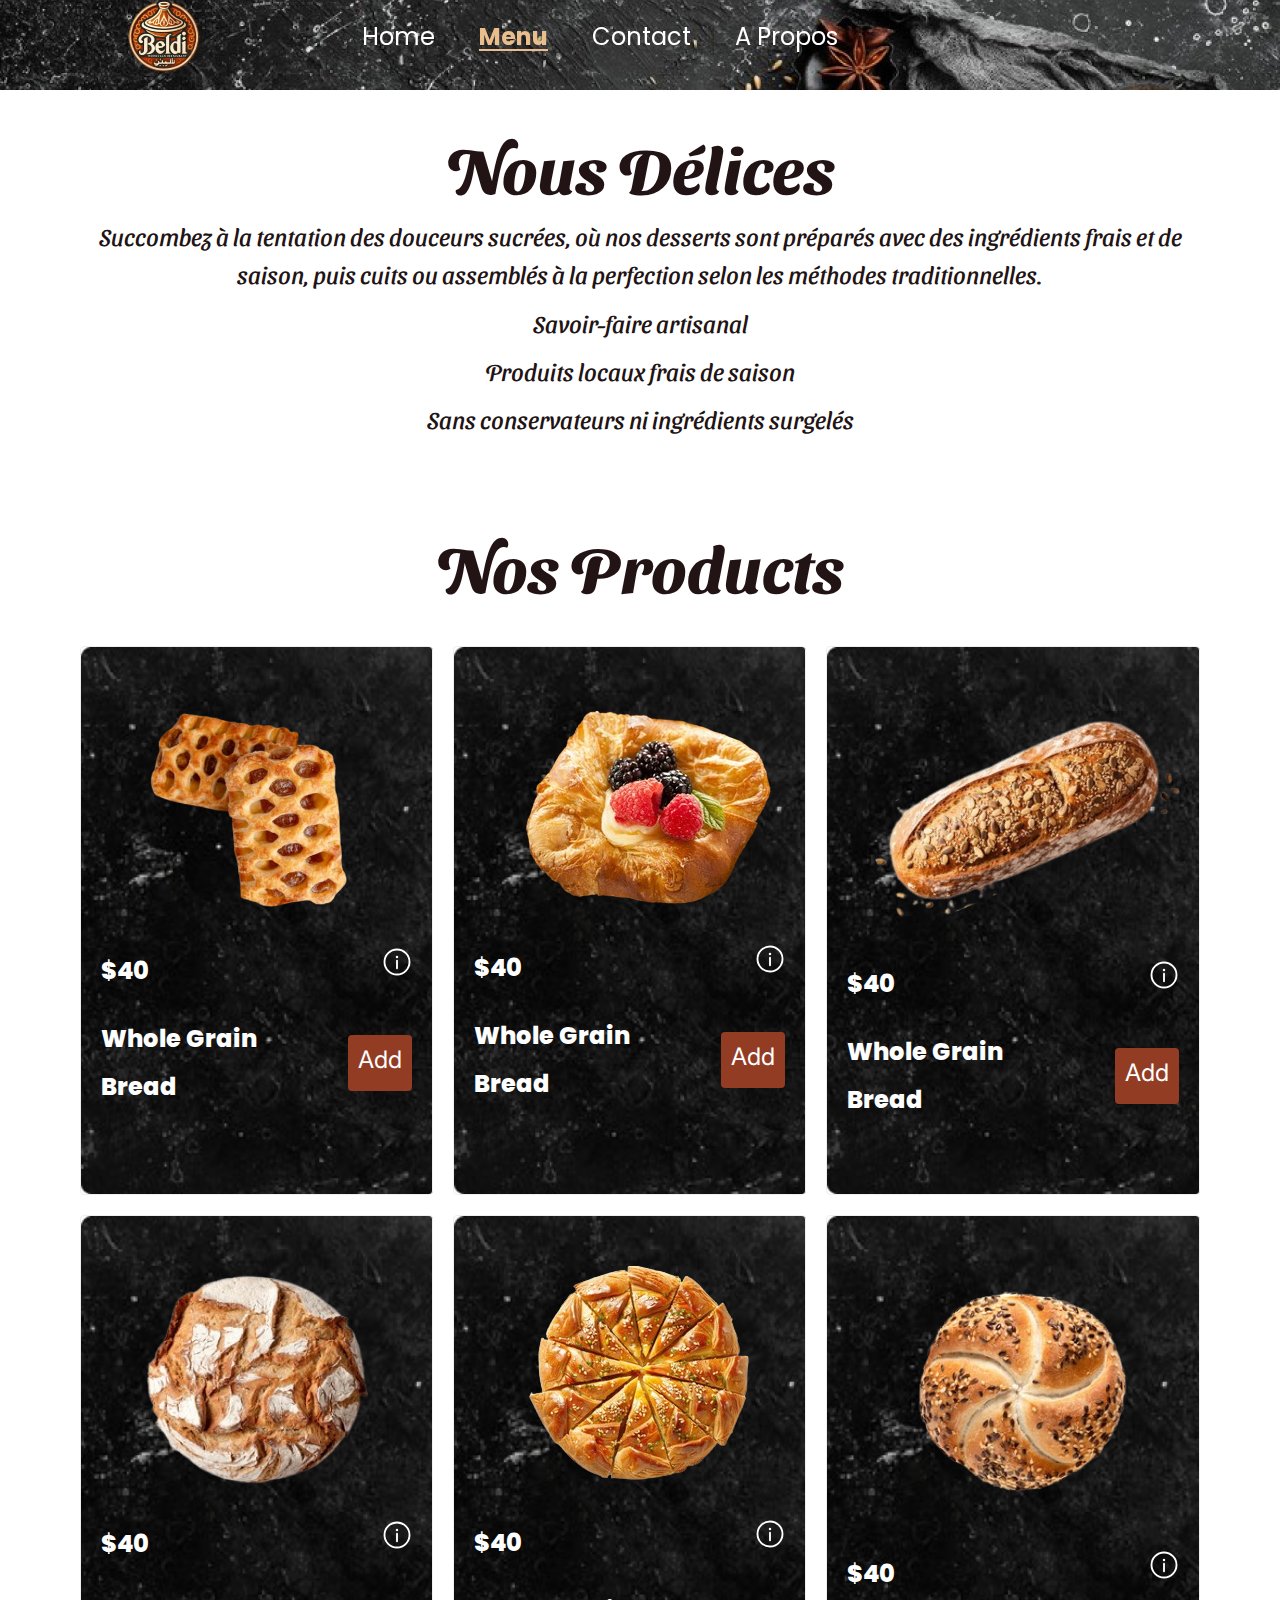
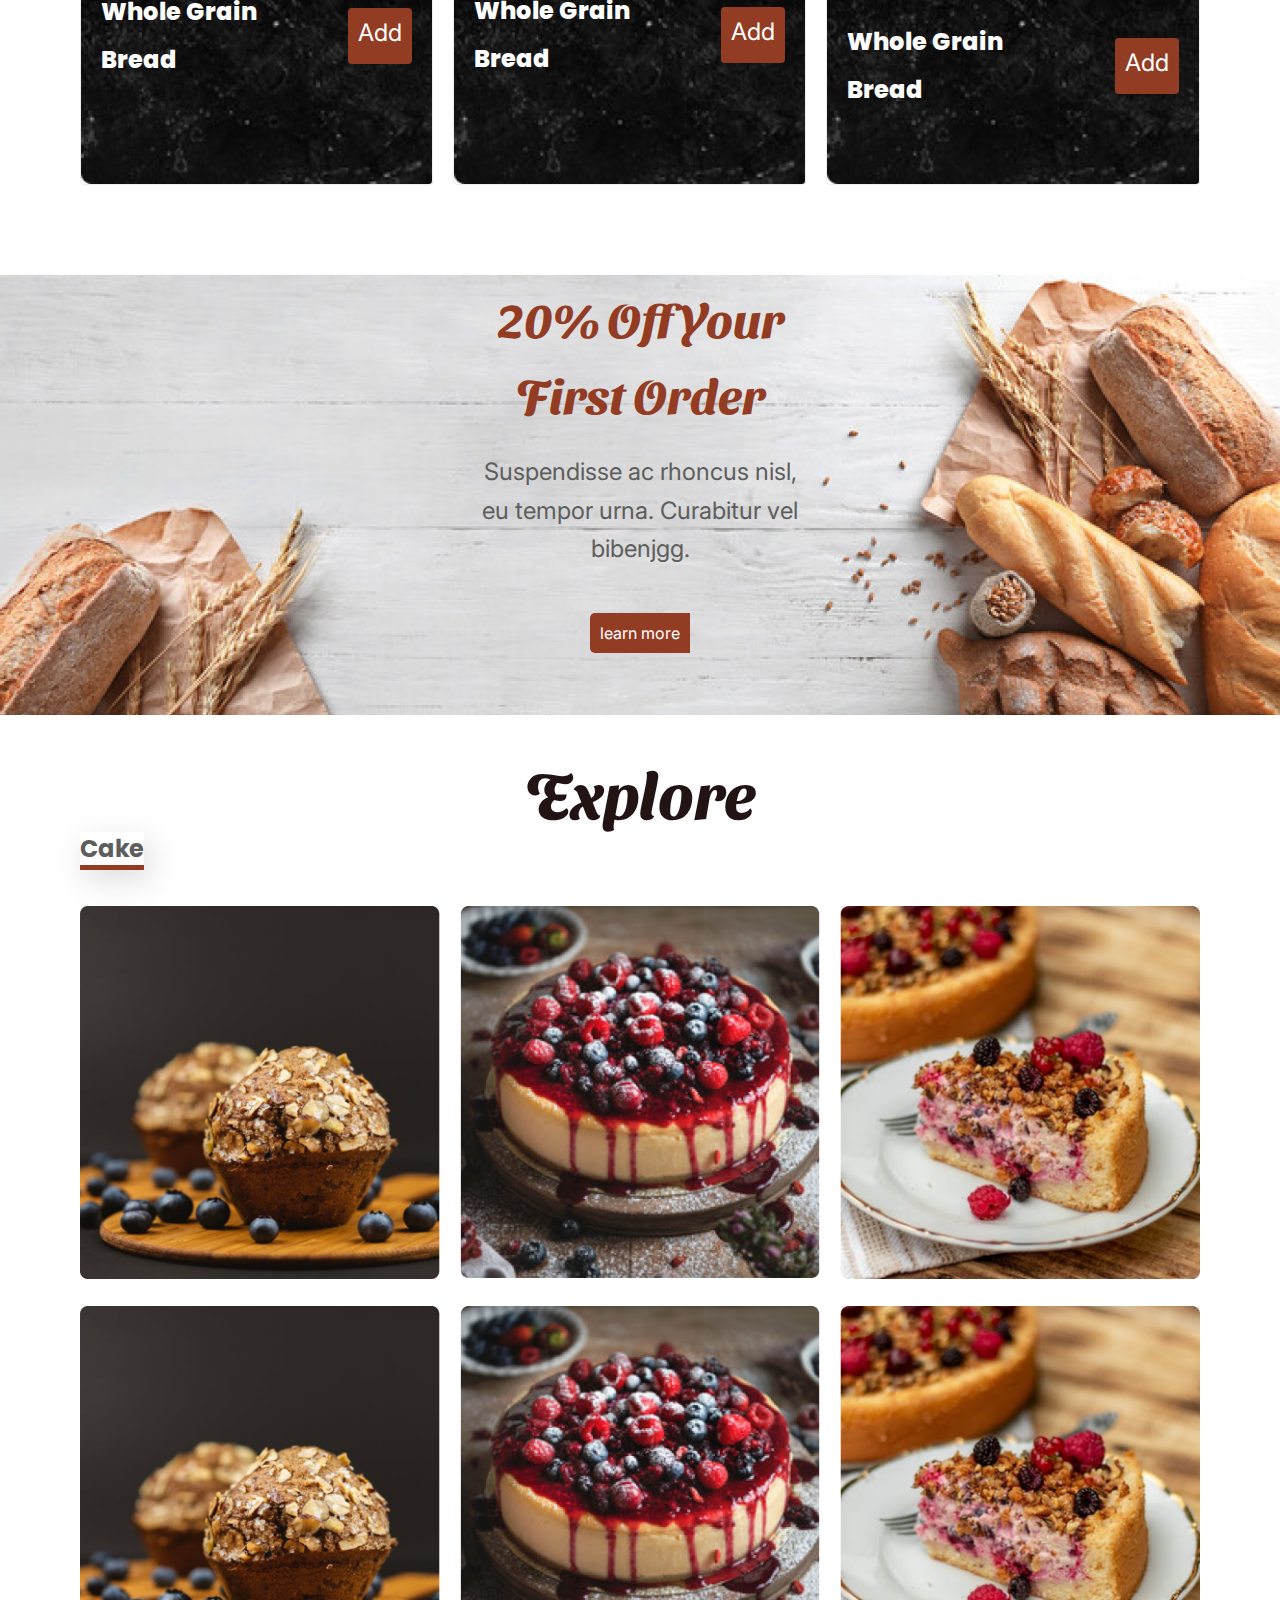
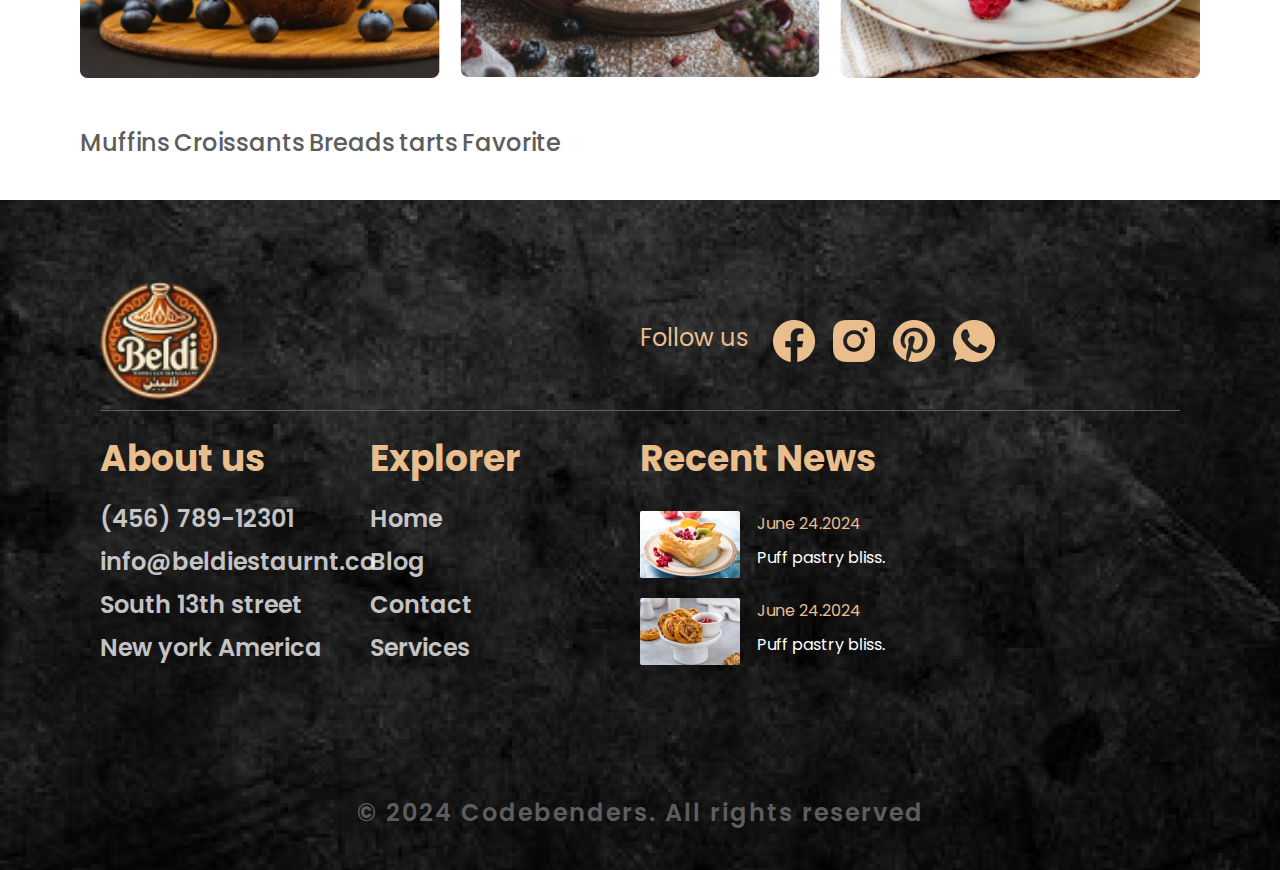
==== menu.html @ 9de836ab "vf" ====
<!DOCTYPE html>
<html>
  <head>
    <meta charset="utf-8" />
    <!-- SEO Ajout Meta description qui permet aux moteurs de recherche de comprendre de quoi parle al page , et egalement il peut inciter l user a acceder au site car la descripttion s affiche sous le titre -->
    <meta
      name="description"
      content="Voyages pas chers, offres irrésistibles !"
    />

    <meta name="viewport" content="width=device-width, initial-scale=1" />
    <title>beldi</title>
    <link rel="stylesheet" type="text/css" href="css/style.css" />

    <link
      rel="stylesheet"
      href="https://unpkg.com/boxicons@latest/css/boxicons.min.css"
    />

    <link rel="preconnect" href="https://fonts.googleapis.com" />
    <link rel="preconnect" href="https://fonts.gstatic.com" crossorigin />
    <link
      href="https://fonts.googleapis.com/css2?family=Paytone+One&family=Poppins:wght@100;200;300;400;500;600;700;800;900&display=swap"
      rel="stylesheet"
    />
    <link
      href="https://fonts.googleapis.com/css2?family=Sansita+Swashed:wght@400;500;600;700&display=swap"
      rel="stylesheet"
    />
    <link
      href="https://fonts.googleapis.com/css2?family=Inter:wght@100;200;300;400;500;600;700;800;900&display=swap"
      rel="stylesheet"
    />
  </head>
  <body>
    <!--header--->
    <header>
      <img  class="logo" src="img/logo.png" alt="Logo" />
      <ul class="navbar">
        <li><a href="index.html" title="Return to the homepage">Home</a></li>
        <li class="active"><a href="menu.html" title="menu">Menu</a></li>
        <li><a href="contact.html" title="about us ">Contact</a></li>
        <li><a href="propos.html" title="contact us">A Propos</a></li>
      </ul>
    </header>
    <!---  <img alt="description"  class="background-menu-small" src="img/background-menu.png" alt="">

-->
    <section class="home2" id="home">
      <div class="home-text"></div>
    </section>

    <section>
      <h2>Nous Délices</h2>
      <div class="text-basic-center">
        <p class="text-basic-center">
          Succombez à la tentation des douceurs sucrées, où nos desserts sont
          préparés avec des ingrédients frais et de saison, puis cuits ou
          assemblés à la perfection selon les méthodes traditionnelles.
        </p>
        <p class="text-basic-center">Savoir-faire artisanal</p>
        <p class="text-basic-center">Produits locaux frais de saison</p>
        <p class="text-basic-center">
          Sans conservateurs ni ingrédients surgelés
        </p>
      </div>
    </section>

    <section>
      <h2>Nos Products</h2>
      <div class="photo-grid">
        <div class="container-box">
          <img alt="description" src="img/p1.png" />
          <div class="flex-container-row">
            <div class="flex-item"><p>$40</p></div>
            <div class="flex-item">
              <svg
                viewBox="0 0 24 24"
                width="30"
                height="30"
                fill="none"
                xmlns="http://www.w3.org/2000/svg"
              >
                <g class="SVGRepo_iconCarrier">
                  <circle
                    cx="12"
                    cy="12"
                    r="10"
                    stroke="#ffffff"
                    stroke-width="1.5"
                  ></circle>
                  <path
                    d="M12 17V11"
                    stroke="#ffffff"
                    stroke-width="1.5"
                    stroke-linecap="round"
                  ></path>
                  <circle
                    cx="1"
                    cy="1"
                    r="1"
                    transform="matrix(1 0 0 -1 11 9)"
                    fill="#ffffff"
                  ></circle>
                </g>
              </svg>
            </div>
          </div>
          <div class="flex-container-row">
            <div class="flex-item">
             <p> Whole Grain<br/>
              Bread</p>
            </div>
            <div class="flex-item"><a href="#" class="home-btn">Add</a></div>
          </div>
        </div>

        <div class="container-box">
          <div class="container-img">
            <img alt="description" src="img/p2.png" />
          </div>
          <div class="flex-container-row">
            <div class="flex-item"><p>$40</p></div>
            <div class="flex-item">
              <svg
                viewBox="0 0 24 24"
                width="30"
                height="30"
                fill="none"
                xmlns="http://www.w3.org/2000/svg"
              >
                <g class="SVGRepo_iconCarrier">
                  <circle
                    cx="12"
                    cy="12"
                    r="10"
                    stroke="#ffffff"
                    stroke-width="1.5"
                  ></circle>
                  <path
                    d="M12 17V11"
                    stroke="#ffffff"
                    stroke-width="1.5"
                    stroke-linecap="round"
                  ></path>
                  <circle
                    cx="1"
                    cy="1"
                    r="1"
                    transform="matrix(1 0 0 -1 11 9)"
                    fill="#ffffff"
                  ></circle>
                </g>
              </svg>
            </div>
          </div>
          <div class="flex-container-row">
            <div class="flex-item">
             <p>  Whole Grain<br />
              Bread </p>
            </div>
            <div class="flex-item"><a href="#" class="home-btn">Add</a></div>
          </div>
        </div>
        <div class="container-box">
          <div class="container-img">
            <img alt="description" src="img/p3.png" />
          </div>
          <div class="flex-container-row">
            <div class="flex-item"><p>$40</p></div>
            <div class="flex-item">
              <svg
                viewBox="0 0 24 24"
                width="30"
                height="30"
                fill="none"
                xmlns="http://www.w3.org/2000/svg"
              >
                <g class="SVGRepo_iconCarrier">
                  <circle
                    cx="12"
                    cy="12"
                    r="10"
                    stroke="#ffffff"
                    stroke-width="1.5"
                  ></circle>
                  <path
                    d="M12 17V11"
                    stroke="#ffffff"
                    stroke-width="1.5"
                    stroke-linecap="round"
                  ></path>
                  <circle
                    cx="1"
                    cy="1"
                    r="1"
                    transform="matrix(1 0 0 -1 11 9)"
                    fill="#ffffff"
                  ></circle>
                </g>
              </svg>
            </div>
          </div>
          <div class="flex-container-row">
            <div class="flex-item">
             <p>  Whole Grain<br />
              Bread </p>
            </div>
            <div class="flex-item"><a href="#" class="home-btn">Add</a></div>
          </div>
        </div>
        <div class="container-box">
          <img alt="description" src="img/p4.png" />

          <div class="flex-container-row">
            <div class="flex-item"><p>$40</p></div>
            <div class="flex-item">
              <svg
                viewBox="0 0 24 24"
                width="30"
                height="30"
                fill="none"
                xmlns="http://www.w3.org/2000/svg"
              >
                <g class="SVGRepo_iconCarrier">
                  <circle
                    cx="12"
                    cy="12"
                    r="10"
                    stroke="#ffffff"
                    stroke-width="1.5"
                  ></circle>
                  <path
                    d="M12 17V11"
                    stroke="#ffffff"
                    stroke-width="1.5"
                    stroke-linecap="round"
                  ></path>
                  <circle
                    cx="1"
                    cy="1"
                    r="1"
                    transform="matrix(1 0 0 -1 11 9)"
                    fill="#ffffff"
                  ></circle>
                </g>
              </svg>
            </div>
          </div>
          <div class="flex-container-row">
            <div class="flex-item">
             <p>  Whole Grain<br />
              Bread </p>
            </div>
            <div class="flex-item"><a href="#" class="home-btn">Add</a></div>
          </div>
        </div>

        <div class="container-box">
          <div class="container-img">
            <img alt="description" src="img/p6.png" />
          </div>
          <div class="flex-container-row">
            <div class="flex-item"><p>$40</p></div>
            <div class="flex-item">
              <svg
                viewBox="0 0 24 24"
                width="30"
                height="30"
                fill="none"
                xmlns="http://www.w3.org/2000/svg"
              >
                <g class="SVGRepo_iconCarrier">
                  <circle
                    cx="12"
                    cy="12"
                    r="10"
                    stroke="#ffffff"
                    stroke-width="1.5"
                  ></circle>
                  <path
                    d="M12 17V11"
                    stroke="#ffffff"
                    stroke-width="1.5"
                    stroke-linecap="round"
                  ></path>
                  <circle
                    cx="1"
                    cy="1"
                    r="1"
                    transform="matrix(1 0 0 -1 11 9)"
                    fill="#ffffff"
                  ></circle>
                </g>
              </svg>
            </div>
          </div>
          <div class="flex-container-row">
            <div class="flex-item">
             <p>  Whole Grain<br />
              Bread </p>
            </div>
            <div class="flex-item"><a href="#" class="home-btn">Add</a></div>
          </div>
        </div>
        <div class="container-box">
          <div class="container-img">
            <img alt="description" src="img/p5.png" />
          </div>
          <div class="flex-container-row">
            <div class="flex-item"><p>$40</p></div>
            <div class="flex-item">
              <svg
                viewBox="0 0 24 24"
                width="30"
                height="30"
                fill="none"
                xmlns="http://www.w3.org/2000/svg"
              >
                <g class="SVGRepo_iconCarrier">
                  <circle
                    cx="12"
                    cy="12"
                    r="10"
                    stroke="#ffffff"
                    stroke-width="1.5"
                  ></circle>
                  <path
                    d="M12 17V11"
                    stroke="#ffffff"
                    stroke-width="1.5"
                    stroke-linecap="round"
                  ></path>
                  <circle
                    cx="1"
                    cy="1"
                    r="1"
                    transform="matrix(1 0 0 -1 11 9)"
                    fill="#ffffff"
                  ></circle>
                </g>
              </svg>
            </div>
          </div>
          <div class="flex-container-row">
            <div class="flex-item">
             <p>  Whole Grain<br />
              Bread </p>
            </div>
            <div class="flex-item"><a href="#" class="home-btn">Add</a></div>
          </div>
        </div>
      </div>
    </section>

    <div class="promo">
      <h4>
        20% Off Your <br />
        First Order
      </h4>
      <p>
        Suspendisse ac rhoncus nisl,<br />
        eu tempor urna. Curabitur vel <br />
        bibenjgg.
      </p>
      <a href="#" class="home-btn">learn more</a>
    </div>

    <section>
      <h2>Explore</h2>

      <div class="menu-explorers">
        <input
          type="radio"
          class="tabs__radio"
          name="tabs-example"
          id="tab1"
          checked
        />
        <label for="tab1" class="tabs__label">Cake</label>
        <div class="tabs__content">
          <div class="package-content">
            <div class="thum">
              <img alt="description" src="img/exp1.png" />
            </div>
            <div class="thum">
              <img alt="description" src="img/exp2.png" />
            </div>
            <div class="thum">
              <img alt="description" src="img/exp3.png" />
            </div>
            <div class="thum">
              <img alt="description" src="img/exp1.png" />
            </div>
            <div class="thum">
              <img alt="description" src="img/exp2.png" />
            </div>
            <div class="thum">
              <img alt="description" src="img/exp3.png" />
            </div>
          </div>
        </div>

        <input type="radio" class="tabs__radio" name="tabs-example" id="tab2" />
        <label for="tab2" class="tabs__label">Muffins</label>
        <div class="tabs__content">
          <div class="package-content">
            <div class="thum">
              <img alt="description" src="img/f1.png" />
            </div>
            <div class="thum">
              <img alt="description" src="img/f2.png" />
            </div>
            <div class="thum">
              <img alt="description" src="img/f3.png" />
            </div>
            <div class="thum">
              <img alt="description" src="img/exp1.png" />
            </div>
            <div class="thum">
              <img alt="description" src="img/exp2.png" />
            </div>
            <div class="thum">
              <img alt="description" src="img/exp3.png" />
            </div>
          </div>
        </div>

        <input type="radio" class="tabs__radio" name="tabs-example" id="tab3" />
        <label for="tab3" class="tabs__label">Croissants</label>
        <div class="tabs__content">
          <div class="package-content">
            <div class="thum">
              <img alt="description" src="img/exp3.png" />
            </div>
            <div class="thum">
              <img alt="description" src="img/exp1.png" />
            </div>
            <div class="thum">
              <img alt="description" src="img/exp3.png" />
            </div>
            <div class="thum">
              <img alt="description" src="img/exp1.png" />
            </div>
            <div class="thum">
              <img alt="description" src="img/exp2.png" />
            </div>
            <div class="thum">
              <img alt="description" src="img/exp3.png" />
            </div>
          </div>
        </div>

        <input type="radio" class="tabs__radio" name="tabs-example" id="tab4" />
        <label for="tab4" class="tabs__label">Breads</label>
        <div class="tabs__content">
          <div class="package-content">
            <div class="thum">
              <img alt="description" src="img/pr5.png" />
            </div>
            <div class="thum">
              <img alt="description" src="img/f1.png" />
            </div>
            <div class="thum">
              <img alt="description" src="img/f2.png" />
            </div>
            <div class="thum">
              <img alt="description" src="img/exp1.png" />
            </div>
            <div class="thum">
              <img alt="description" src="img/exp2.png" />
            </div>
            <div class="thum">
              <img alt="description" src="img/exp3.png" />
            </div>
          </div>
        </div>

        <input type="radio" class="tabs__radio" name="tabs-example" id="tab5" />
        <label for="tab5" class="tabs__label">tarts</label>
        <div class="tabs__content">
          <div class="package-content">
            <div class="thum">
              <img alt="description" src="img/exp3.png" />
            </div>
            <div class="thum">
              <img alt="description" src="img/exp1.png" />
            </div>
            <div class="thum">
              <img alt="description" src="img/exp2.png" />
            </div>
            <div class="thum">
              <img alt="description" src="img/exp1.png" />
            </div>
            <div class="thum">
              <img alt="description" src="img/exp2.png" />
            </div>
            <div class="thum">
              <img alt="description" src="img/exp3.png" />
            </div>
          </div>
        </div>

        <input type="radio" class="tabs__radio" name="tabs-example" id="tab6" />
        <label for="tab6" class="tabs__label">Favorite</label>
        <div class="tabs__content">
          <div class="package-content">
            <div class="thum">
              <img alt="description" src="img/f2.png" />
            </div>
            <div class="thum">
              <img alt="description" src="img/f1.png" />
            </div>
            <div class="thum">
              <img alt="description" src="img/exp2.png" />
            </div>
            <div class="thum">
              <img alt="description" src="img/exp1.png" />
            </div>
            <div class="thum">
              <img alt="description" src="img/exp2.png" />
            </div>
            <div class="thum">
              <img alt="description" src="img/exp3.png" />
            </div>
          </div>
        </div>
      </div>
    </section>

    <!--footer--->
    <section id="sectionfooter">
      <div class="footer">
        <div class="footerhead">
          <div class="footer1item">
            <img  class="logofooter" src="img/logo.png" alt="Logo" />
          </div>
          <div class="footer1item">
            <p>Follow us</p>
            <div class="social">
              <a href="#"
                ><img
                
                  class="iconS"
                  src="img/s1.png"
                  alt="Logo"
              /></a>
              <a href="#"
                ><img
                 
                  class="iconS"
                  src="img/s2.png"
                  alt="Logo"
              /></a>
              <a href="#"
                ><img
               
                  class="iconS"
                  src="img/s3.png"
                  alt="Logo"
              /></a>
              <a href="#"
                ><img
                
                  class="iconS"
                  src="img/s4.png"
                  alt="Logo"
              /></a>
            </div>
          </div>
        </div>
        <div class="footer1">
          <div class="footer1item">
            <div class="footer1item">
              <div class="list">
                <h4>About us</h4>
                <ul>
                  <li><a href="#">(456) 789-12301</a></li>
                  <li><a href="#">info@beldiestaurnt.co</a></li>
                  <li><a href="#">South 13th street</a></li>
                  <li><a href="#">New york America</a></li>
                </ul>
              </div>
            </div>
            <div class="footer1item">
              <div class="list">
                <h4>Explorer</h4>
                <ul>
                  <li><a href="#">Home</a></li>
                  <li><a href="#">Blog</a></li>
                  <li><a href="#">Contact</a></li>
                  <li><a href="#">Services</a></li>
                </ul>
              </div>
            </div>
          </div>

          

          <div class="footer1item">
            <div class="list">
              <h4>Recent News</h4>
            </div>

            <div class="footer1">
              <div class="footer2item">
                <img alt="description" src="img/ft1.png" />
              </div>
              <div class="footer1item">
                <p class="p-small-s-color">June 24.2024</p>
                <p class="p-small-B-color">Puff pastry bliss.</p>
              </div>
            </div>

            <div class="footer1">
              <div class="footer2item">
                <img alt="description" src="img/ft2.png"  />
              </div>
              <div class="footer1item">
                <p class="p-small-s-color">June 24.2024</p>
                <p class="p-small-B-color">Puff pastry bliss.</p>
              </div>
            </div>
          </div>
        </div>





      </div>

      <div class="end-text">
        <p>© 2024 Codebenders. All rights reserved</p>
      </div>
    </section>

    <!--link to js--->
    <script type="text/javascript" src="js/script.js"></script>
  </body>
</html>
---- css/style.css ----
*{
	padding: 0;
	margin: 0;
	box-sizing: border-box;
	font-family: 'Poppins', sans-serif;
	text-decoration: none;
	list-style: none;
	scroll-behavior: smooth;
}
:root{
	--bg-color: #fff;
	--text-color: #221314;
	--second-color:#933C24;
	--thired-color:#E9BD8C ; 
	--fourthed-color : #5D5D5D ; 
	--main-color: #000000;
	--font-family-second : 'Sansita Swashed', cursive; 
	--font-family-thired : 'inter'; 
	--big-font: 6rem;
	--medium-font: 1.5rem;/* 24px*/
	--p-font: 1.1rem;
	--h2-font: 4rem;
	--h2-font-color :var(--text-color);
	
}
body{
	background: var(--bg-color);
	color: var(--text-color);
}

header{
	position: fixed;
	top: 0;
	right: 0;
	width: 100%;
	z-index: 1000;
	display: flex;
	align-items: center;
	padding: 0 10%;
	transition: ease .40s;
	border: #933C24;
}
.logo {
	height: 72px;
	width: 72px;

}
.logofooter {
	height: 120px;
	width: 120px;
 
}

.navbar{
	display: flex;
	padding-left: 140px;
  
}
.navbar a{
	color: var(--bg-color);
	font-size: var(--medium-font);
	font-weight:800px;
	padding: 10px 22px;
	transition: ease .40s;
}
.navbar a:hover{
	color: var(--thired-color);
	text-decoration: underline; 
	text-underline-offset: 4px;
}

.navbar li.active a {
	color: var(--thired-color);
	text-decoration: underline; 
	text-underline-offset: 4px;
    font-weight: bold; /* Optionnel : Met le texte en gras */
}


/* s > second-color */
.p-small-s-color{
	color:var(--thired-color); 
	margin-left: 10%;
}
/* s > second-color */
.p-small-B-color{
	color:var(--bg-color); 
	margin-left: 10%;
}
.text-basic-center{
	font-family:var(--font-family-second);
	font-size: 1.5rem;
	text-align: center;
	margin-top: 10px 0px;
	padding: 5px;
	line-height: 1.6;
}
.text-basic-justify{
	font-family:var(--font-family-second);
	font-size: 24px;
	margin-top: 10px;
	margin-bottom:10px ;
	padding: 5px 5px;
	line-height: 44px;
    text-align: justify;
	font-weight: normal;
}

/*******************************************/
section{
	padding: 40px 80px;

}
.home{
	position: relative;
	width: 100%;
	height: 100vh;
	background: url(../img/background.png);
	background-size: cover;
	background-position: top;
	display: grid;
	grid-template-columns: repeat(1, 1fr);
	align-items: center;

}
.home2{
	position: relative;
	width: 100%;
	height: 10vh;
	background: url(../img/background.png);
	background-size: cover;
	display: grid;
	grid-template-columns: repeat(1, 1fr);
	align-items: center;
	
}

h1{
	font-size: 74px;
	line-height: 1.2;
	color: var(--bg-color);
	font-family: 'Sansita Swashed', cursive;
    font-weight: 400; /* Regular *//**/
	letter-spacing: 4px;
	margin-bottom: 100px;
}

.home-text p{
	font-size: 24px;
	line-height: 1.2;
	color:var(--thired-color);
	font-weight: 600; 
	font-family: 'Inter', sans-serif;
	letter-spacing: 4px;
	margin-bottom: 10px;
}
.home-btn{
	display: inline-block;
	background:var(--second-color);
	color: var(--bg-color);
	font-family: 'Inter', sans-serif;
	border-radius: 4px;
	padding: 10px 10px;
	font-size: 1rem;
	transition: ease .40s;
}
.home-text .home-btn {
	padding: 15px 30px;
	font-size: 24px;
	font-weight: 600; 
     }

.home-btn:hover{
	background: var(--bg-color);
	color: #933C24;
	transform: scale(1.1);
}


.home-link
{	display: inline-block;
	font-size: 24px;
	padding: 15px 30px;
	color:var(--thired-color);
	font-family: 'Inter', sans-serif;
	border-radius: 4px;
	transition: ease .40s;
}


	header.sticky {
		background: url(../img/background.png);
		background-repeat: no-repeat;
		background-size: cover; 
		background-position:top ;
		box-shadow: rgba(33, 35, 38, 0.1) 0px 10px 10px -10px;
	  }
	  

.background-menu-small{
	width: 100%;
	background-size: cover;
}

h1{
	font-size: 74px;
	line-height: 1.2;
	font-family: 'Sansita Swashed', cursive;
    font-weight: 400; 
	letter-spacing: 4px;
	margin-bottom: 100px;
}
h2 {
	text-align: center;
	line-height: 1.2;
	font-size: var(--h2-font);
	font-family: var(--font-family-second );
	color: var(--h2-font-color);
}
.row-items{
	display: grid;
	grid-template-columns: repeat(auto-fit, minmax(250px, auto));
	grid-gap: 1.5rem;
	align-items: center;
	text-align: center;
	justify-content: center;

}

.photo-grid {
    display: grid;
    grid-template-columns: repeat(3, 1fr); 
    grid-gap: 20px; 
	justify-content: start;
	width: 100%; 
	margin: 40px auto;
}

.photo-grid img {
    width: 100; 
    height: auto; 
    object-fit: cover; 
	position: relative;

}



.row-items-start{
	display: grid;
	grid-template-columns: repeat(auto-fit, minmax(250px, auto));
	align-items: start;
	text-align:start;
	justify-content: start;


}

/*************************************************    contenu menu  ***********************/
.container {
	display: flex;

	justify-content: space-between; 
	padding: 20px;
	gap: 20px;                   

 
}
.container  img  {
	width: 50%;                  
	height: 700px;                 
	object-fit: contain;           
}
.container .text {
	width: 50%;             
	padding: 0 20px;
	text-align: center;           
}
.container-box {    
	
	width:100%;
	height:auto ;
    background: url(../img/bgproduct.png);
    background-repeat: no-repeat; 
    background-size: cover; 
    border: 1px solid #f0eded;
    padding: 50px 10px;
    border-radius: 4px;
    transition: all 1s ease 0s;
    cursor: pointer;
	margin: 0 auto;

	text-align: center;
}

.container-img img{
  
  margin-left : 20px ;

}

.container-img-bkg {
	height: 550px;
	width: 600px;
	display: flex;
	flex-direction: column; 
	align-items: center;
	align-content: center;
	background: url(../img/test.png);
	background-position: center;
	background-size: cover;
	background-repeat: no-repeat;
	color: var(--bg-color);
	font-family: var(--font-family-second);
	font-size: 1.5rem;
  }


  .container-img-bkg img{
	padding: 10px auto ;
	margin: 20px ;
	width: 50px;
	height: 50px ; 
  }


/***************************   nav bar 2   menu */

.second-navbar{
	display: flex;
	width: 100%;
  
	justify-content: space-around;
	padding: 10px 10%;
}
.second-navbar a{
	color: var(--fourthed-color) ;
	font-size: 24px;
	font-weight: 500;
	transition: ease .40s;
}
.second-navbar a:hover{
	color: var(--text-color);
	box-shadow: 5px 10px 30px rgb(85 85 85 / 20%);
	border-radius: 4px;
}

.second-navbar ul li:first-child::after {
    content: " ";
    width: 60px;
    height: 5px;
    background-color: #933C24;
    display: block;
	justify-content: center;

}


.package-content{

	display: grid;
	grid-template-columns: repeat(3, 1fr);
	grid-gap: 20px;
	width: 100%; 
	margin: 40px auto;


	
}
.flex-item {
    display: flex;
	color: #fff;
	font-size: 24;
	font-weight: 800px;

}
.flex-item > p {
	color: #fff;
	font-size: 36px; /* Ajout de l'unité px */
	font-weight: 800; /* Suppression de px car font-weight est juste un nombre */
  }


.flex-container-row {
    display: flex;
    flex-wrap: wrap;
	flex-direction: row;
    justify-content: space-between;
    align-content: space-between;
	margin: 20px 10px;  
	
}
.container-box p {
	font-size: 24px;
	color: #fff;
	line-height: 2;
	text-align: left;
}
.container-box .home-btn {
	display: inline-block;
	background:var(--second-color);
	color: var(--bg-color);
	font-family: 'Inter', sans-serif;
	border-radius: 4px;
	font-size: 24px;
	margin: 20px 0px;

}

.center{
	text-align: center;
}

.thum{
	position: relative;
	transition: all .3s cubic-bezier(.445,.05,.55,.95);
	will-change: filter;
	width: 100% ; 
	height: auto;
}
.thum img{
	width: 100%;
	height: auto;
}

.desc-content{
	display: flex;
	align-items: center;
	justify-content: space-around;
	padding-top: 24px;
}


.thum:hover{
	filter: brightness(100%) hue-rotate(45deg);
	transform: scale(1.04);
}






.formContact {
    display: flex; 
    flex-direction: column; 
    align-items: stretch; 
    justify-content: start; 
	width: 880px;
	
	margin :  0 auto ; 
	
}


.formContact  input {
	display: inline-block;
	width: 100%;
	height: 55px;
	border: 1px solid #333;
	border-radius: 8px;
}
.formContact   textarea{
	display: inline-block;
	width: 100%;
	padding: 4px  4px ;
	border: 1px solid #333;
	border-radius: 8px;
}


.formContact  label{
   font-family:var(--font-family-second);
   font-size: 24px;
   text-align: start;
   margin-top: 50px;
   margin-bottom:10px ;
   padding: 5px;
}


.formContact  input:last-child{
	height: 80px;
	margin-top: 50px;
	border-radius: 5px 0px 0px 5px;
	background: var(--second-color);
	color: var(--bg-color);
	cursor: pointer;
	font-size: "inter";
	font-weight: 400;
}

.map {
    width: 100%; 
    height: 440px; 
    background: url(../img/map1.png) no-repeat center center;
    background-size: cover; 
	text-align: center;
	margin: 20px auto;
}

.promo {
    width: 100%;
    height: 440px;
    background: url(../img/promo.png) no-repeat center center; 
    background-size: cover;
	text-align: center;
	margin: 0 auto;
}
.promo h4{
	font-family:var(--font-family-second);
	font-size: 48px;
	text-align: center;
	margin-top: 10px;
	margin-bottom:10px ;
	padding: 5px;
	line-height: 1.6;
	color:var(--second-color)
}
.promo p{
	font-family:"inter" ; 
	font-size: 24px;
	text-align: center;
	margin-top: 10px;
	margin-bottom:10px ;
	padding: 5px;
	line-height: 1.6;
	color:var(--fourthed-color)
}
.promo a{
	margin-top: 30px;
	border-radius: 5px 0px 0px 5px;
	background: var(--second-color);
	color: var(--bg-color);
	cursor: pointer;
	font-size: "inter";
	font-weight: 400;
}





.tabs {
	display: flex;
	flex-wrap: wrap;
	width: 100%;
 
	justify-content: space-around;
	padding: 10px 10%;
  }
  
  .tabs__label {
	color: var(--fourthed-color) ;
	font-size: 24px;
	font-weight: 500;
	transition: ease .40s;
  }
  
  .tabs__radio {
	display: none;
  }
  
  .tabs__content {
	order: 1;
	width: 100%;
	border-bottom: 3px solid #dddddd;
	
	display: none;
  }
  
  .tabs__radio:checked + .tabs__label {
	box-shadow: 5px 10px 30px rgb(85 85 85 / 20%);
	color: var(--fourthed-color);
	border-bottom: 5px solid var(--second-color);
	text-decoration-color: var(--second-color);
	text-underline-offset: 4px;
	
    font-weight: bold;

  }
  
  .tabs__radio:checked + .tabs__label + .tabs__content {
	display: initial;
  }
  

  /*********************** footer *****************/
#sectionfooter{
	background: url(../img/footer.png); 
		background-size: cover; 

}



.footer{
	padding: 20px 20px;	
}
.footerhead{
	display: flex;
	flex-wrap: wrap;
	justify-content: start;
	margin: 20px 0px;
	padding-bottom: 10px;
	border-bottom:1px solid var(--fourthed-color);
	font-size: 24px;
	color:var(--thired-color);
	font-family: 'Inter', sans-serif;
	font-weight: 400px;
	align-items: center;
}
.footer1{
	display: flex;
	flex-wrap: wrap;
	justify-content: start;
	margin: 10px 0px;

}
.footer1item{
	display: flex;
	width: 50%;
	flex-wrap: wrap;
	
}
.footer2item{
	display: flex;
	flex-wrap: wrap;
}
.list{
	width: 100%;
}
.list h4{
	font-size: 36px;
	color: var(--thired-color);
	margin-bottom: 15px;
	position: relative;
}

.list ul li:not(last-child) {
	margin-bottom: 8px;
}
.list ul li a{
	color: #fffdfdbf;
	font-size: var(--p-font);
	display: block;
	transition: .3s;
	font-size: 24px;
	font-weight: 600; 

}
.list ul li a:hover{
	color: var(--bg-color);
	transform: translateX(14px);
}
.social {
	display: flex;
	width: 50%;
	gap: 20px;
	justify-content: center;
	align-items: center;
}
.social a{
	height: 40px;
	width: 40px;
	border-radius: 15px;
	transition: .3s;
	
}
.list .social a:hover{
	transform: scale(1.1);
}
.end-text{
	text-align: center;
	padding-top: 90px;
}
.end-text p{
	color: var(--fourthed-color) ;
	font-size: 24px;
	font-weight: 600;
	letter-spacing: 2px;
}
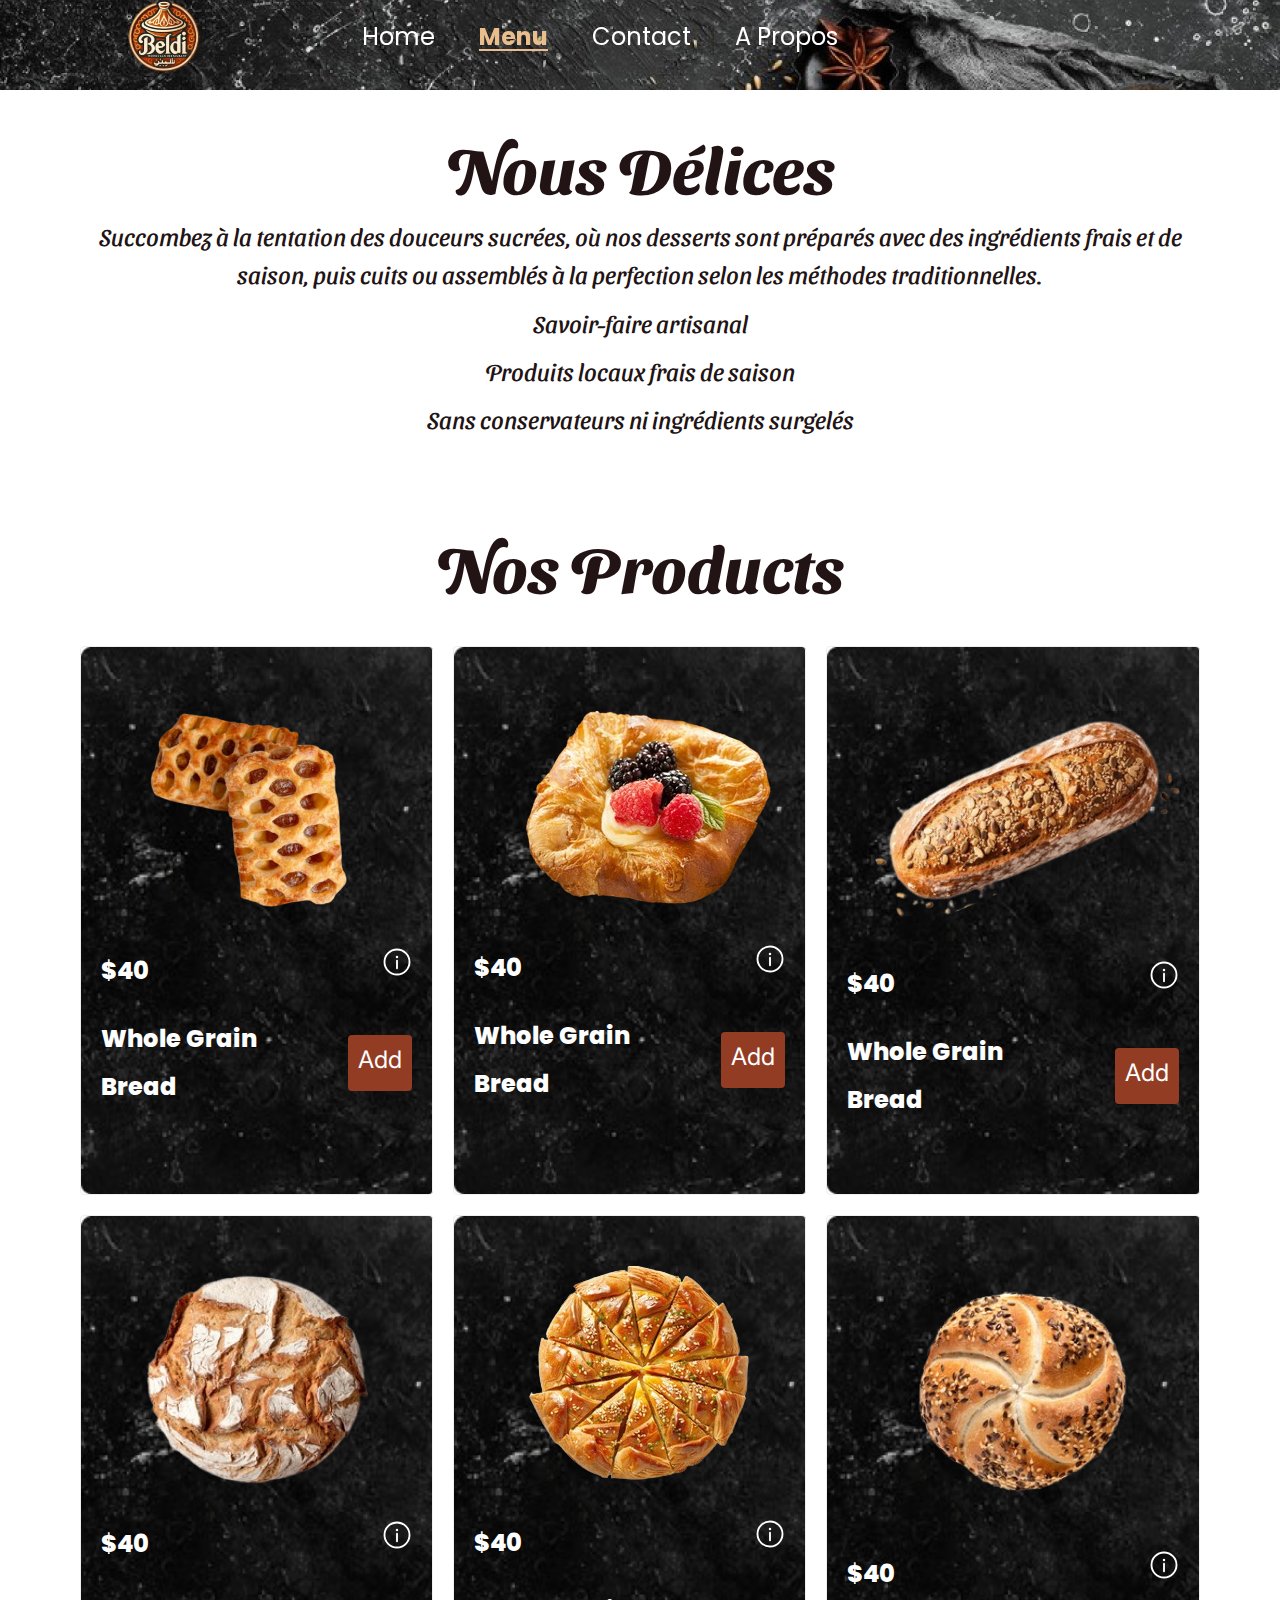
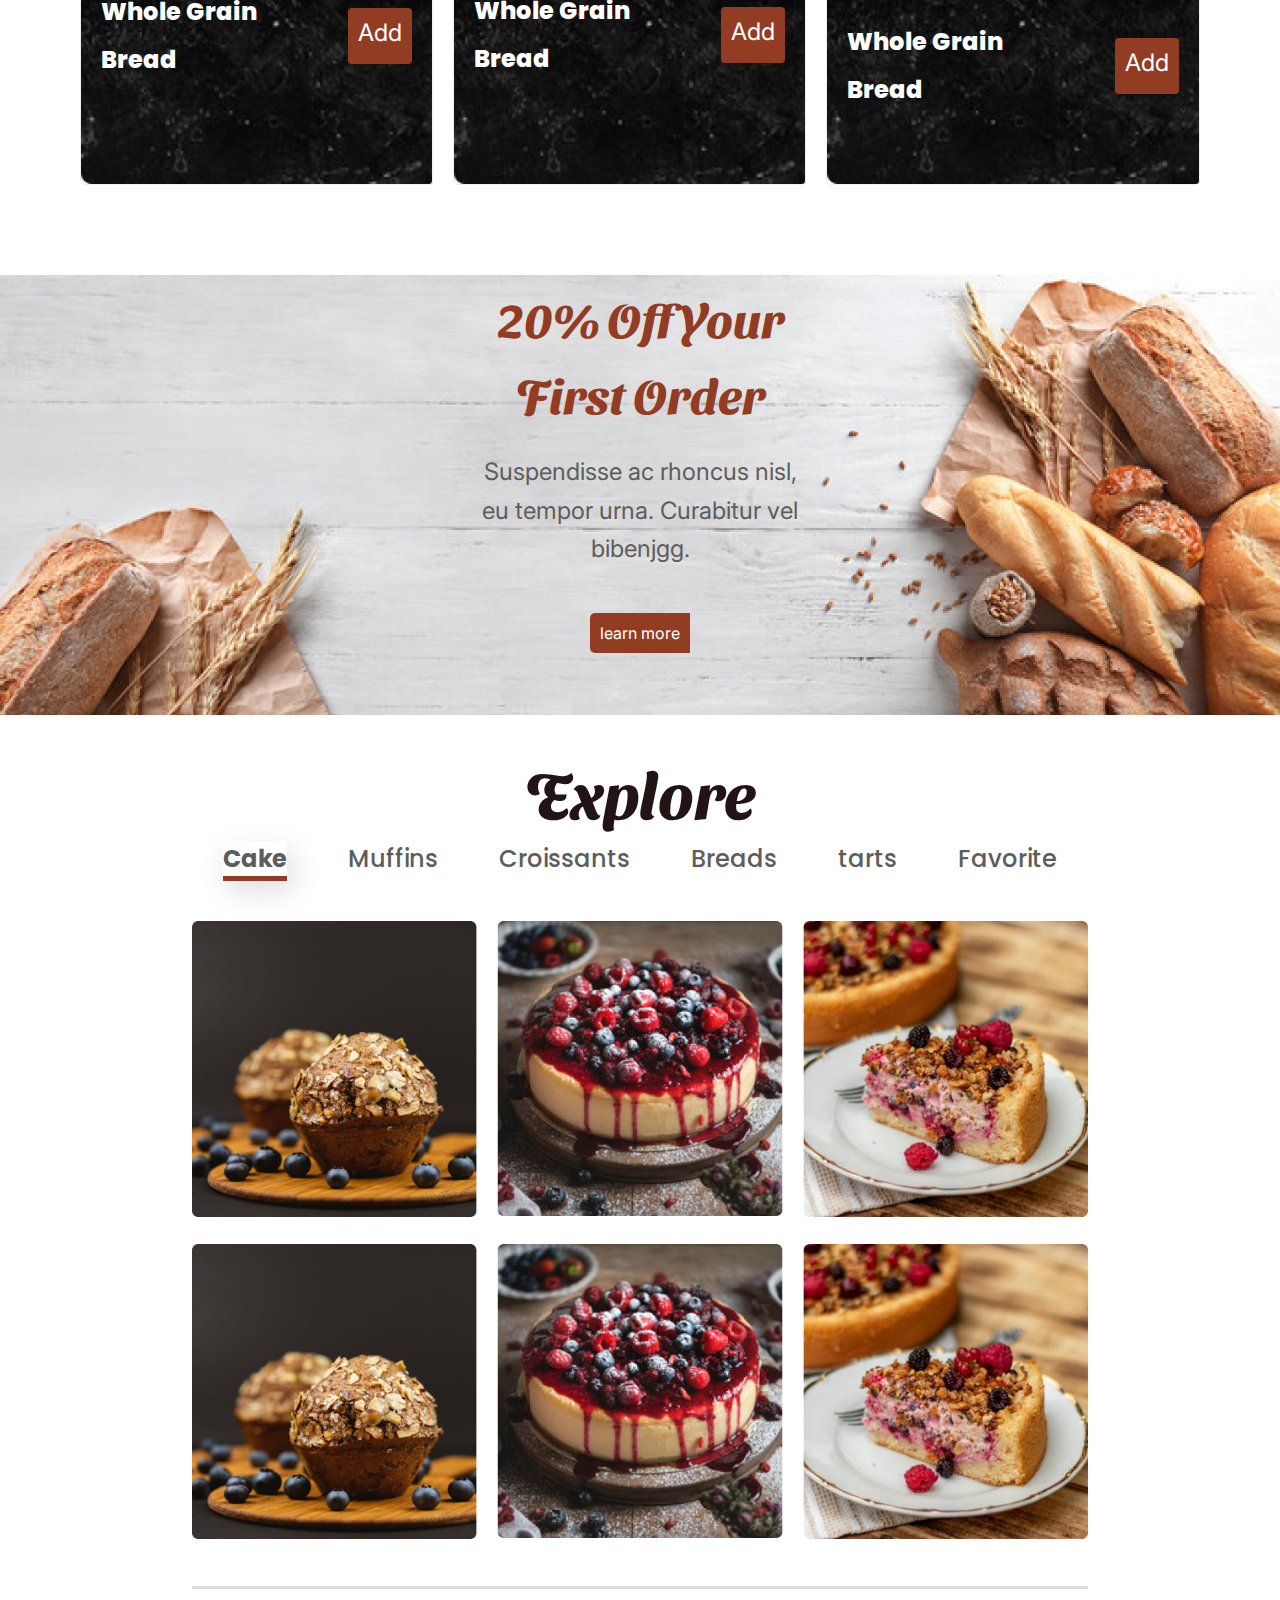
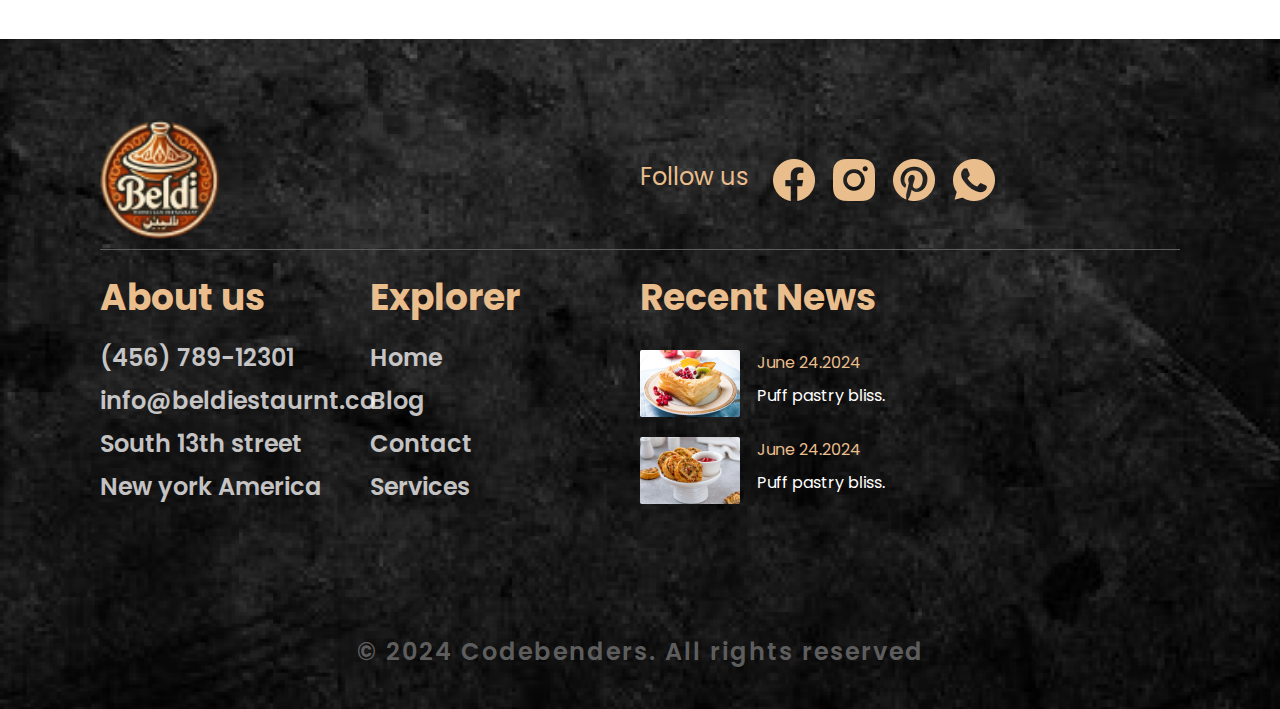
==== commit c172255e: "vf1" ====
--- a/menu.html
+++ b/menu.html
@@ -369,7 +369,7 @@
     <section>
       <h2>Explore</h2>
 
-      <div class="menu-explorers">
+      <div class="tabs">
         <input
           type="radio"
           class="tabs__radio"
--- a/css/style.css
+++ b/css/style.css
@@ -545,7 +545,6 @@
 	display: flex;
 	flex-wrap: wrap;
 	width: 100%;
- 
 	justify-content: space-around;
 	padding: 10px 10%;
   }
